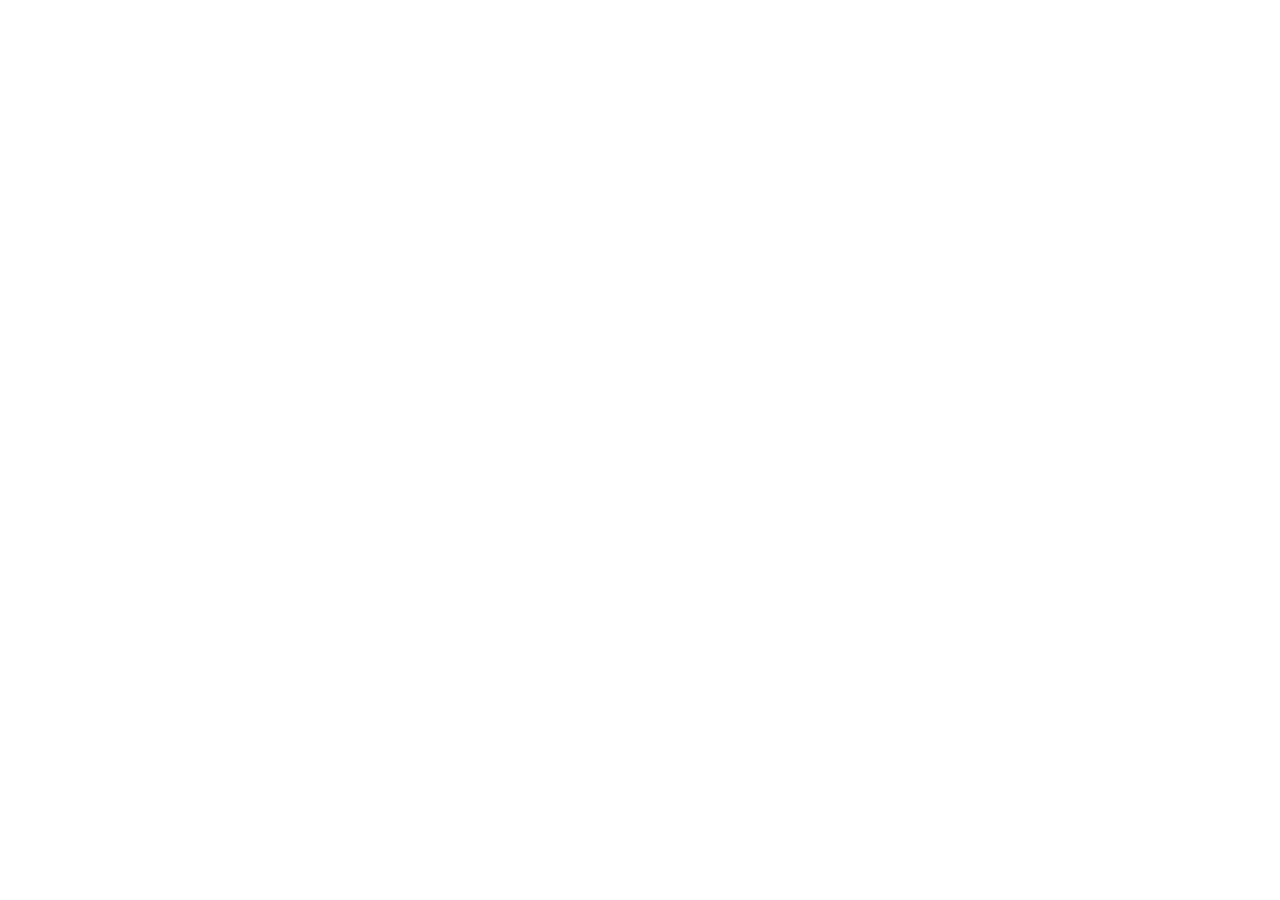
==== index.html @ ae0c8631 "Added index to root folder" ====
<!DOCTYPE html>
<html lang="th">
<head>
<meta charset="UTF-8">
<meta name="viewport" content="width=device-width, initial-scale=1, viewport-fit=cover">
<title>Soul Zine — ชาติที่แล้วคุณเคยเป็นอะไร?</title>
<meta name="description" content="ควิซหาตัวตนชาติที่แล้วของคุณ ใน 60 วินาที เพื่อความบันเทิงล้วนๆ">
<link rel="preconnect" href="https://fonts.googleapis.com">
<link rel="stylesheet" href="https://fonts.googleapis.com/css2?family=Prompt:ital,wght@0,500;0,700;0,800;1,800;1,900&family=Taviraj:ital,wght@0,400;0,500;0,600;1,400;1,600&family=Noto+Sans+Thai:wdth,wght@62.5..100,400..900&family=Sriracha&display=swap">
<link rel="stylesheet" href="css/styles.css">
</head>
<body>
<div class="paper-ground" style="position:fixed;inset:0;z-index:-1;"></div>
<div id="app">
  <section id="screen-1" class="screen active"></section>
  <section id="screen-2" class="screen"></section>
  <section id="screen-loading" class="screen"></section>
  <section id="screen-3" class="screen"></section>
</div>
<!-- Plain scripts (not type="module") loaded in dependency order, sharing one
     global scope. This lets the app run when index.html is opened directly via
     file:// -- ES modules refuse to load other local files under file://. -->
<script src="js/data-archetypes.js"></script>
<script src="js/data-questions.js"></script>
<script src="js/scoring.js"></script>
<script src="js/birthday.js"></script>
<script src="js/icons.js"></script>
<script src="js/copy.js"></script>
<script src="js/wellness.js"></script>
<script src="js/community.js"></script>
<script src="js/share.js"></script>
<script src="js/app.js"></script>
</body>
</html>
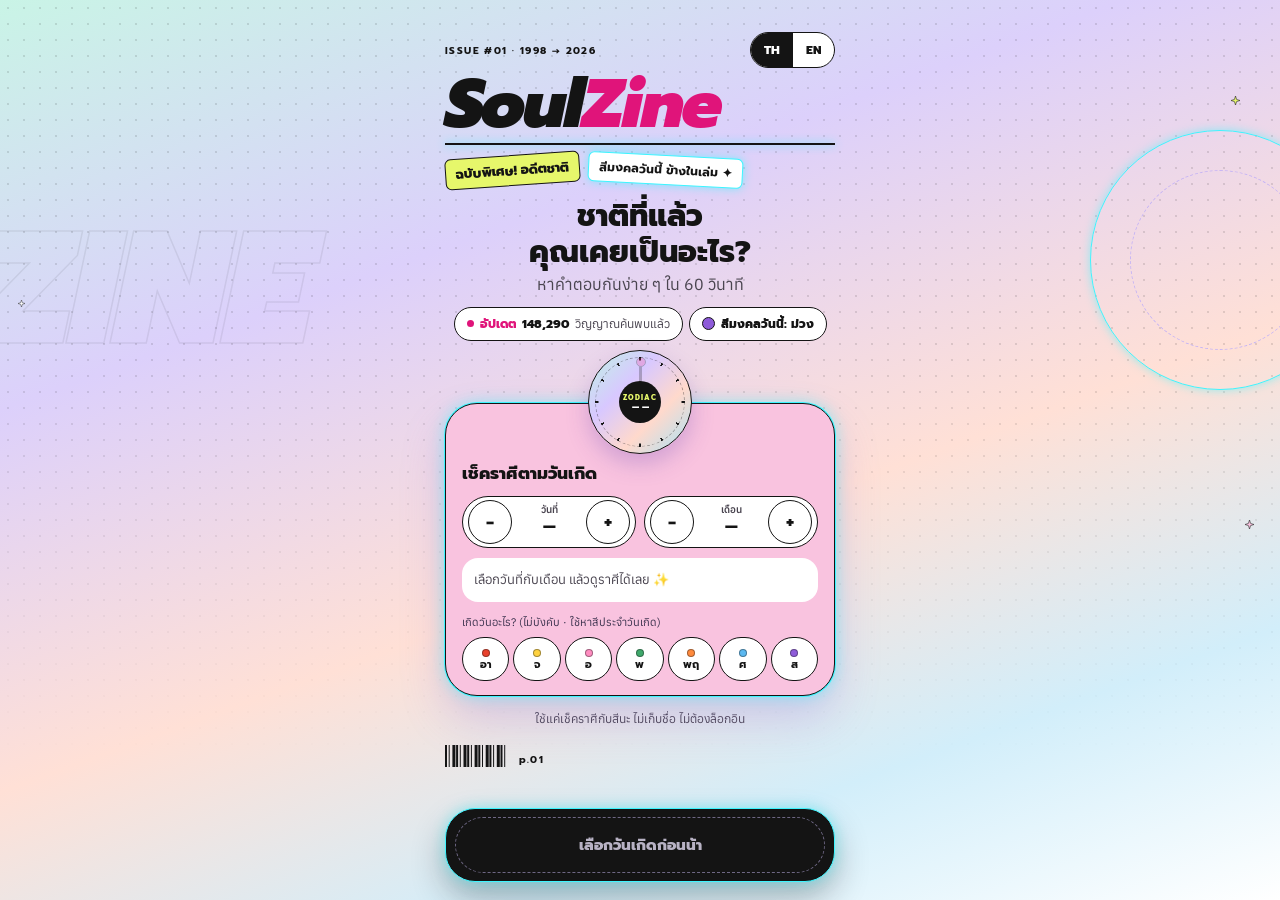
==== commit 87ed7a26: "last update on spec.md and design, re-design index.html" ====
--- a/index.html
+++ b/index.html
@@ -3,32 +3,35 @@
 <head>
 <meta charset="UTF-8">
 <meta name="viewport" content="width=device-width, initial-scale=1, viewport-fit=cover">
-<title>Soul Zine — ชาติที่แล้วคุณเคยเป็นอะไร?</title>
-<meta name="description" content="ควิซหาตัวตนชาติที่แล้วของคุณ ใน 60 วินาที เพื่อความบันเทิงล้วนๆ">
+<title>SoulZine — ชาติที่แล้วคุณเคยเป็นอะไร?</title>
+<meta name="description" content="นิตยสารควิซปี 1998 ที่ข้ามเวลามาอยู่ในมือถือคุณ หาตัวตนชาติที่แล้วใน 60 วินาที เพื่อความบันเทิงล้วน ๆ">
+<meta name="theme-color" content="#D8C8FF">
 <link rel="preconnect" href="https://fonts.googleapis.com">
-<link rel="stylesheet" href="https://fonts.googleapis.com/css2?family=Prompt:ital,wght@0,500;0,700;0,800;1,800;1,900&family=Taviraj:ital,wght@0,400;0,500;0,600;1,400;1,600&family=Noto+Sans+Thai:wdth,wght@62.5..100,400..900&family=Sriracha&display=swap">
-<link rel="stylesheet" href="css/styles.css">
+<link rel="preconnect" href="https://fonts.gstatic.com" crossorigin>
+<link rel="stylesheet" href="https://fonts.googleapis.com/css2?family=Prompt:ital,wght@0,600;0,700;0,800;0,900;1,900&family=Anuphan:wght@400;500;600;700&family=Silkscreen:wght@400;700&display=swap">
+<link rel="stylesheet" href="app/css/styles.css">
 </head>
-<body>
-<div class="paper-ground" style="position:fixed;inset:0;z-index:-1;"></div>
-<div id="app">
-  <section id="screen-1" class="screen active"></section>
-  <section id="screen-2" class="screen"></section>
-  <section id="screen-loading" class="screen"></section>
-  <section id="screen-3" class="screen"></section>
-</div>
-<!-- Plain scripts (not type="module") loaded in dependency order, sharing one
-     global scope. This lets the app run when index.html is opened directly via
-     file:// -- ES modules refuse to load other local files under file://. -->
-<script src="js/data-archetypes.js"></script>
-<script src="js/data-questions.js"></script>
-<script src="js/scoring.js"></script>
-<script src="js/birthday.js"></script>
-<script src="js/icons.js"></script>
-<script src="js/copy.js"></script>
-<script src="js/wellness.js"></script>
-<script src="js/community.js"></script>
-<script src="js/share.js"></script>
-<script src="js/app.js"></script>
+<body data-step="1">
+<!-- SoulZine app entry point (root page). Code lives in app/; app/index.html redirects here. -->
+<main id="app">
+  <section id="screen-1" class="screen active" aria-label="Welcome"></section>
+  <section id="screen-2" class="screen" aria-label="Quiz"></section>
+  <section id="screen-loading" class="screen" aria-label="Loading"></section>
+  <section id="screen-3" class="screen" aria-label="Result"></section>
+</main>
+<!-- Plain scripts (not type="module") in dependency order, sharing one global scope,
+     so the app also runs when this file is opened directly via file://. -->
+<script src="app/js/data-archetypes.js"></script>
+<script src="app/js/data-questions.js"></script>
+<script src="app/js/scoring.js"></script>
+<script src="app/js/birthday.js"></script>
+<script src="app/js/data-colours.js"></script>
+<script src="app/js/data-soulmatch.js"></script>
+<script src="app/js/icons.js"></script>
+<script src="app/js/copy.js"></script>
+<script src="app/js/wellness.js"></script>
+<script src="app/js/community.js"></script>
+<script src="app/js/share.js"></script>
+<script src="app/js/app.js"></script>
 </body>
 </html>
--- a/app/css/styles.css
+++ b/app/css/styles.css
@@ -0,0 +1,341 @@
+/* ===========================================================
+   SoulZine — styles.css (v2.1, 4 Oct 2026)
+   Theme: Option A (pastel hologram + 1998 magazine + thin neon lines),
+   loading screen from Option C (dark Tron). Tokens: DesignSystem.md v2.1 §7.
+   =========================================================== */
+
+:root {
+  --ink: #141414; --white: #FFFFFF; --lilac: #C8B6F4; --lime: #E6F76B; --pink: #F9C3DF;
+  --magenta: #E0147A; --pink-pop: #FF3E9A; --blue: #2B3FA8;
+  --text-2: #4A4550; --text-3: #3E3450; --tile: #F3EFFC; --dark-row: #2A262C;
+  --holo-foil: linear-gradient(135deg, #BFF3E4, #D8C8FF 35%, #FFD9CC 65%, #A9E3F7);
+  --neon-cyan: #3DF5FF;
+
+  /* loading screen only (from Option C) */
+  --grid-night: #0C1219; --glow-cyan: #14CEE2; --glow-halo: #57D5E7;
+  --glow-amber: #F2C737; --sprint-red: #D72F58; --butter: #F9E37F;
+
+  --font-display: 'Prompt', 'Noto Sans Thai', sans-serif;
+  --font-body: 'Anuphan', 'Noto Sans Thai', system-ui, sans-serif;
+  --font-pixel: 'Silkscreen', monospace;
+
+  --outline: 1.5px solid var(--ink);
+  --r-card: 32px; --r-panel: 24px; --r-bar: 30px; --r-tile: 20px;
+  --glow-card: 0 22px 44px rgba(142, 110, 220, .28);
+  --glow-panel: 0 14px 34px rgba(120, 100, 200, .14);
+  --glow-bar: 0 16px 34px rgba(20, 20, 20, .3);
+  --neon-edge: 0 0 0 1px var(--neon-cyan), 0 0 16px rgba(61, 245, 255, .55);
+}
+
+* { box-sizing: border-box; }
+html { -webkit-text-size-adjust: 100%; }
+body {
+  margin: 0; min-height: 100dvh; color: var(--ink); font-family: var(--font-body);
+  font-size: 15px; line-height: 1.55; -webkit-font-smoothing: antialiased;
+  background: linear-gradient(160deg, #C9F4E6, #DCD0FB 30%, #FFE0D6 58%, #D2EEFA 80%, #FFFFFF);
+  background-attachment: fixed;
+  overflow-x: hidden;
+}
+body[data-step="2"] { background: linear-gradient(170deg, #E3D8FD, #D8C8FF 40%, #CDBDF7 70%, #BFE3F6); background-attachment: fixed; }
+body[data-step="3"] { background: linear-gradient(165deg, #D6F7EC, #E4DAFD 35%, #FFE3DA 65%, #D5EFFB); background-attachment: fixed; }
+body[data-step="loading"] { background: var(--grid-night); }
+
+button { font: inherit; color: inherit; cursor: pointer; }
+button:disabled { cursor: default; }
+:focus-visible { outline: 3px solid var(--ink); outline-offset: 3px; }
+[hidden] { display: none !important; }
+
+.screen { display: none; position: relative; min-height: 100dvh; overflow: hidden; }
+.screen.active { display: block; }
+.page { position: relative; z-index: 1; max-width: 430px; margin: 0 auto; padding: 18px 20px 132px; }
+
+/* ---------- Decoration layer (aria-hidden) ---------- */
+.deco { position: absolute; inset: 0; pointer-events: none; overflow: hidden; z-index: 0; }
+.dotgrid { position: absolute; inset: 0; background-image: radial-gradient(rgba(20,20,20,.12) 1px, transparent 1px); background-size: 16px 16px;
+  -webkit-mask-image: linear-gradient(#000 40%, transparent 85%); mask-image: linear-gradient(#000 40%, transparent 85%); }
+.ring { position: absolute; border-radius: 50%; }
+.ring-neon { width: 260px; height: 260px; right: -70px; top: 130px; border: 1px solid var(--neon-cyan); box-shadow: 0 0 10px rgba(61,245,255,.55); }
+.ring-dash { width: 180px; height: 180px; right: -30px; top: 170px; border: 1.5px dashed var(--lilac); }
+.outline-word { position: absolute; left: -24px; top: 210px; font: italic 900 160px/1 var(--font-display); color: transparent; -webkit-text-stroke: 1.5px rgba(20,20,20,.07); letter-spacing: -.03em; }
+.spk { position: absolute; width: 9px; height: 9px; stroke: var(--ink); stroke-width: 1.2; }
+.spk-1 { fill: var(--lime); top: 96px; right: 40px; }
+.spk-2 { fill: var(--white); top: 300px; left: 18px; width: 7px; height: 7px; }
+.spk-3 { fill: var(--pink); top: 520px; right: 26px; }
+
+/* ---------- Shared bits ---------- */
+.round-btn { width: 46px; height: 46px; border-radius: 50%; border: var(--outline); background: var(--white); display: grid; place-items: center;
+  font: 800 12px var(--font-display); flex-shrink: 0; }
+.tag { display: inline-flex; align-items: center; gap: 4px; border-radius: 999px; padding: 2px 9px; font: 700 10px/1.6 var(--font-body); white-space: nowrap; vertical-align: middle; }
+.tag-fun { background: var(--lime); border: 1px solid var(--ink); }
+.tag-evidence { color: var(--blue); border: 1px solid var(--blue); background: var(--white); }
+.tag-tradition { color: var(--text-2); border: 1px solid var(--text-2); background: var(--white); }
+.tag-tradition::before { content: "✦"; }
+.tag-sample { border: 1px dashed var(--ink); background: rgba(255,255,255,.6); }
+.muted { color: var(--text-2); }
+
+/* Floating action bar */
+.float-bar { position: fixed; z-index: 20; bottom: calc(18px + env(safe-area-inset-bottom)); left: 50%; transform: translateX(-50%);
+  width: calc(100% - 40px); max-width: 390px; height: 74px; border-radius: var(--r-bar); background: var(--ink);
+  border: 1px solid var(--neon-cyan); box-shadow: 0 0 14px rgba(61,245,255,.5), var(--glow-bar);
+  display: flex; align-items: center; gap: 8px; padding: 0 9px; }
+.bar-cta { flex: 1; height: 56px; border-radius: 999px; border: none; background: var(--lime); color: var(--ink);
+  font: 800 17px var(--font-display); display: inline-flex; align-items: center; justify-content: center; gap: 8px; }
+.bar-cta svg { width: 20px; height: 20px; }
+.bar-cta:disabled { background: transparent; border: 1.5px dashed #6E6784; color: #B8B2C4; font-size: 15px; }
+.bar-icon { width: 52px; height: 56px; border: none; background: transparent; color: var(--white); display: flex; flex-direction: column; align-items: center; justify-content: center; gap: 2px; }
+.bar-icon svg { width: 22px; height: 22px; }
+.bar-icon small { font: 600 10px var(--font-body); color: #D8D3E2; }
+
+.toast { position: fixed; z-index: 40; left: 50%; bottom: 108px; transform: translate(-50%, 20px); opacity: 0; transition: .25s;
+  background: var(--ink); color: var(--lime); border-radius: 999px; padding: 10px 18px; font: 700 13px var(--font-display); pointer-events: none; }
+.toast.show { opacity: 1; transform: translate(-50%, 0); }
+
+/* ============ WELCOME ============ */
+.wm-row { display: flex; justify-content: space-between; align-items: center; }
+.issue { font: 700 10px var(--font-display); letter-spacing: .14em; }
+.seg-toggle { display: flex; border: var(--outline); border-radius: 999px; overflow: hidden; background: var(--white); }
+.seg-toggle button { border: none; background: transparent; padding: 7px 13px; min-height: 34px; font: 800 12px var(--font-display); }
+.seg-toggle button.on { background: var(--ink); color: var(--white); }
+.masthead { margin-top: 6px; font: italic 900 68px/.9 var(--font-display); letter-spacing: -.03em; }
+.masthead span { color: var(--magenta); }
+.neon-rule { height: 2px; background: var(--ink); box-shadow: 0 0 8px rgba(61,245,255,.9); margin: 8px 0 10px; }
+.cover-lines { display: flex; gap: 8px; align-items: flex-start; flex-wrap: wrap; }
+.sticker { border-radius: 6px; padding: 5px 10px; font: 800 13px var(--font-display); }
+.sticker-lime { background: var(--lime); border: var(--outline); transform: rotate(-4deg); }
+.sticker-neon { background: var(--white); border: 1px solid var(--neon-cyan); box-shadow: 0 0 10px rgba(61,245,255,.6); transform: rotate(3deg); font-weight: 700; font-size: 12px; }
+.hook { margin: 12px 0 2px; text-align: center; font: 800 30px/1.2 var(--font-display); text-wrap: balance; }
+.sub-hook { margin: 0; text-align: center; color: var(--text-2); }
+.pill-row { display: flex; justify-content: center; flex-wrap: wrap; gap: 6px; margin: 10px 0 0; }
+.status-pill { display: inline-flex; align-items: center; gap: 6px; min-height: 34px; padding: 5px 12px; border: var(--outline); border-radius: 999px; background: var(--white); font-size: 12px; max-width: 100%; }
+.status-pill b { font-family: var(--font-display); font-weight: 800; }
+.status-pill .live { color: var(--magenta); }
+.status-pill span:last-child { color: var(--text-2); white-space: nowrap; overflow: hidden; text-overflow: ellipsis; }
+.live-dot { width: 7px; height: 7px; border-radius: 50%; background: var(--magenta); animation: pulse 1.6s infinite; }
+.swatch-dot { width: 13px; height: 13px; border-radius: 50%; border: 1px solid var(--ink); }
+
+.bday-card { position: relative; margin-top: 62px; background: var(--pink); border: var(--outline); border-radius: var(--r-card); padding: 56px 16px 14px;
+  box-shadow: var(--neon-edge), var(--glow-card); }
+.dial { position: absolute; left: 50%; top: -54px; width: 104px; height: 104px; margin-left: -52px; border-radius: 50%; background: var(--holo-foil); border: var(--outline);
+  box-shadow: 0 10px 22px rgba(90,60,180,.25); animation: float 3s ease-in-out infinite; }
+.dial-ticks { position: absolute; inset: 6px; border-radius: 50%; border: 1.5px dashed rgba(20,20,20,.35);
+  background: repeating-conic-gradient(from -1deg, var(--ink) 0 2deg, transparent 2deg 30deg);
+  -webkit-mask: radial-gradient(circle, transparent 41px, #000 42px); mask: radial-gradient(circle, transparent 41px, #000 42px); }
+.dial-needle { position: absolute; left: 50%; top: 9px; width: 3px; height: 43px; margin-left: -1.5px; background: var(--ink); border-radius: 2px;
+  transform-origin: 50% 100%; transition: transform .5s cubic-bezier(.3,1.4,.5,1); opacity: .25; }
+.dial-needle::before { content: ""; position: absolute; top: -3px; left: -2.5px; width: 8px; height: 8px; border-radius: 50%; background: var(--pink-pop); border: 1px solid var(--ink); }
+.dial.set .dial-needle { opacity: 1; }
+.dial-core { position: absolute; inset: 30px; border-radius: 50%; background: var(--ink); color: var(--white); display: flex; flex-direction: column; align-items: center; justify-content: center; text-align: center; }
+.dial-core small { font: 800 7px var(--font-display); color: var(--lime); letter-spacing: .12em; }
+.dial-core span { font: 800 9px/1.1 var(--font-display); }
+.card-title { margin: 0 0 10px; font: 800 17px var(--font-display); }
+.stepper-grid { display: grid; grid-template-columns: repeat(2, minmax(0, 1fr)); gap: 8px; }
+.stepper { display: flex; align-items: center; justify-content: space-between; background: var(--white); border: var(--outline); border-radius: 999px; height: 52px; padding: 0 5px; }
+.step-btn { width: 44px; height: 44px; border-radius: 50%; border: var(--outline); background: var(--white); font: 700 20px/1 var(--font-display); }
+.step-btn:active { background: var(--lilac); }
+.step-val { display: flex; flex-direction: column; align-items: center; line-height: 1.1; }
+.step-val small { font-size: 10px; color: var(--text-2); font-weight: 600; }
+.step-val span { font: 800 16px var(--font-display); }
+.result-bar { margin-top: 10px; min-height: 44px; display: flex; flex-wrap: wrap; align-items: center; gap: 4px 8px; background: var(--white); border-radius: 16px; padding: 10px 12px; font-size: 13px; }
+.result-bar b { font-family: var(--font-display); }
+.result-bar .hint { color: var(--text-2); }
+.el-dot { width: 11px; height: 11px; border-radius: 50%; border: 1px solid var(--ink); }
+.weekday-caption { margin: 12px 0 6px; font-size: 11px; color: var(--text-3); }
+.weekday-row { display: grid; grid-template-columns: repeat(7, minmax(0, 1fr)); gap: 4px; }
+.weekday-pill { height: 44px; border-radius: 999px; border: var(--outline); background: var(--white); display: flex; flex-direction: column; align-items: center; justify-content: center; gap: 2px;
+  font: 700 11px/1 var(--font-display); padding: 0; }
+.weekday-pill .dot { width: 8px; height: 8px; border-radius: 50%; border: 1px solid rgba(20,20,20,.4); }
+.weekday-pill[aria-checked="true"] { background: var(--ink); color: var(--white); }
+.privacy-line { margin: 14px 0 0; text-align: center; font-size: 12px; color: var(--text-2); }
+.cover-foot { margin-top: 16px; display: flex; align-items: flex-end; gap: 10px; font: 700 10px var(--font-display); letter-spacing: .12em; }
+
+/* ============ QUESTIONS ============ */
+#screen-2 .outline-word { -webkit-text-stroke-color: rgba(255,255,255,.5); }
+.q-header { display: flex; align-items: center; justify-content: space-between; }
+.count-pill { border: var(--outline); border-radius: 999px; background: var(--white); padding: 6px 16px; font: 800 14px var(--font-display); }
+.progress { display: flex; align-items: center; gap: 10px; margin: 18px 0 14px; }
+.qtag { font: 900 22px var(--font-display); }
+.track { flex: 1; height: 6px; border-radius: 999px; background: rgba(255,255,255,.55); box-shadow: inset 0 0 0 1px rgba(20,20,20,.2); overflow: hidden; }
+.fill { height: 100%; background: var(--lime); border-right: 1px solid var(--ink); transition: width .35s ease; }
+.question-text { margin: 0 0 16px; font: 800 26px/1.3 var(--font-display); text-wrap: pretty; }
+.answers { display: flex; flex-direction: column; align-items: flex-start; gap: 10px; position: relative; z-index: 2; }
+.answer-pill { display: flex; align-items: center; gap: 10px; min-height: 52px; padding: 10px 16px 10px 12px; border: var(--outline); border-radius: 24px;
+  background: rgba(255,255,255,.45); -webkit-backdrop-filter: blur(4px); backdrop-filter: blur(4px); text-align: left; font: 500 15px/1.4 var(--font-body); }
+.answer-pill .radio { width: 18px; height: 18px; border-radius: 50%; border: var(--outline); background: var(--white); flex-shrink: 0; display: grid; place-items: center; }
+.answer-pill .ans-letter { font: 800 12px var(--font-display); color: var(--text-2); }
+.answer-pill[aria-checked="true"] { background: var(--pink); box-shadow: var(--neon-edge); }
+.answer-pill[aria-checked="true"] .radio::after { content: ""; width: 8px; height: 8px; border-radius: 50%; background: var(--ink); }
+.page.question { min-height: 100dvh; }
+.scene { position: absolute; right: 12px; bottom: 96px; width: 120px; opacity: .55; z-index: 0; }
+.scene svg { width: 100%; height: auto; }
+.quiz-nav { position: fixed; z-index: 20; bottom: calc(18px + env(safe-area-inset-bottom)); left: 50%; transform: translateX(-50%);
+  width: calc(100% - 40px); max-width: 390px; display: grid; grid-template-columns: 1fr 1.4fr; gap: 10px; }
+.nav-btn { height: 56px; border-radius: 999px; border: var(--outline); font: 800 16px var(--font-display); }
+.nav-prev { background: var(--white); }
+.nav-next { background: var(--lime); box-shadow: var(--glow-bar); }
+.nav-next:disabled { background: rgba(255,255,255,.45); color: var(--text-2); box-shadow: none; font-size: 14px; }
+
+/* ============ LOADING (dark, from Option C) ============ */
+.loading { position: relative; min-height: 100dvh; max-width: 430px; margin: 0 auto; padding: 24px 20px; display: flex; flex-direction: column; align-items: center; color: var(--white); overflow: hidden; }
+.grid-floor { position: absolute; left: -200px; right: -200px; bottom: -140px; height: 420px;
+  background-image: linear-gradient(rgba(20,206,226,.6) 1px, transparent 1px), linear-gradient(90deg, rgba(20,206,226,.6) 1px, transparent 1px);
+  background-size: 36px 36px; transform: perspective(260px) rotateX(62deg); transform-origin: 50% 0%; opacity: .6; animation: gridMove 1.6s linear infinite; }
+.horizon { position: absolute; left: 0; right: 0; bottom: 280px; height: 2px; background: var(--glow-amber); box-shadow: 0 0 14px 2px rgba(242,199,55,.8); }
+.px-row { align-self: stretch; display: flex; justify-content: space-between; font: 400 11px var(--font-pixel); color: var(--glow-cyan); }
+.card-stage { position: relative; margin-top: 70px; width: 260px; height: 290px; display: grid; place-items: center; }
+.glow-ring { position: absolute; width: 250px; height: 250px; border-radius: 50%; border: 2px solid var(--glow-cyan); box-shadow: 0 0 18px rgba(20,206,226,.8), inset 0 0 18px rgba(20,206,226,.4); }
+.glow-ring-dash { position: absolute; width: 200px; height: 200px; border-radius: 50%; border: 1.5px dashed var(--glow-halo); }
+.card-back { position: relative; width: 150px; height: 214px; border-radius: 16px; padding: 5px; background: var(--holo-foil); box-shadow: 0 0 30px rgba(20,206,226,.6); animation: spin 1.4s linear infinite; }
+.card-back-in { height: 100%; border-radius: 12px; background: #0B0A0A; display: flex; flex-direction: column; align-items: center; justify-content: center; gap: 8px; }
+.card-back-in b { font: italic 900 44px var(--font-display); color: var(--butter); text-shadow: 3px 2px 0 var(--sprint-red); }
+.card-back-in small { font: 400 10px var(--font-pixel); color: var(--glow-cyan); }
+.loading-copy { margin: 18px 0 8px; font: 800 22px var(--font-display); text-align: center; position: relative; }
+.px-bar { position: relative; display: flex; align-items: center; gap: 8px; font: 400 12px var(--font-pixel); color: var(--glow-amber); }
+.blocks { display: flex; gap: 3px; }
+.blocks i { width: 12px; height: 14px; border: 2px solid var(--glow-amber); animation: fillBlock .01s forwards; }
+.blocks i:nth-child(1) { animation-delay: .1s; } .blocks i:nth-child(2) { animation-delay: .3s; } .blocks i:nth-child(3) { animation-delay: .5s; }
+.blocks i:nth-child(4) { animation-delay: .7s; } .blocks i:nth-child(5) { animation-delay: .9s; } .blocks i:nth-child(6) { animation-delay: 1.1s; } .blocks i:nth-child(7) { animation-delay: 1.3s; }
+
+/* ============ RESULT ============ */
+.r-header { display: flex; justify-content: space-between; align-items: flex-end; }
+.eyebrow { font: 700 10px var(--font-display); letter-spacing: .14em; }
+.screen-title { margin: 2px 0 0; font: 900 28px/1.05 var(--font-display); }
+.tabs { display: flex; gap: 6px; margin: 14px 0 16px; overflow-x: auto; scrollbar-width: none; }
+.tabs button { height: 44px; padding: 0 15px; border: var(--outline); border-radius: 999px; background: var(--white); font: 700 14px var(--font-display); white-space: nowrap; }
+.tabs button[aria-selected="true"] { background: var(--lilac); font-weight: 800; }
+.panel { display: flex; flex-direction: column; gap: 14px; }
+.reveal-intro { margin: 0; text-align: center; font: 800 18px var(--font-display); }
+.card-stage-result { display: flex; justify-content: center; padding: 6px 0; }
+.soul-card { width: 272px; padding: 6px; border-radius: 24px; background: var(--holo-foil); box-shadow: var(--neon-edge), var(--glow-card); }
+.soul-card.reveal { animation: flipIn .6s ease-out both; }
+.soul-in { background: var(--white); border: var(--outline); border-radius: 18px; overflow: hidden; }
+.rarity-bar { display: flex; justify-content: space-between; align-items: center; background: var(--ink); padding: 7px 12px; color: var(--lime); font: 800 11px var(--font-display); letter-spacing: .06em; }
+.el-chip { color: var(--ink); border-radius: 999px; padding: 1px 8px; font: 700 10px var(--font-body); letter-spacing: 0; }
+.soul-art { height: 158px; background: var(--pink); display: grid; place-items: center; }
+.soul-art svg { width: 128px; height: 128px; }
+.soul-meta { padding: 10px 14px 14px; display: flex; flex-direction: column; gap: 4px; }
+.soul-name { font: 900 21px/1.2 var(--font-display); }
+.soul-en { font: 700 10px var(--font-display); letter-spacing: .12em; color: var(--text-2); }
+.trait-row { display: flex; flex-wrap: wrap; gap: 6px; margin-top: 2px; }
+.trait-row span { font-size: 11px; border: 1px solid var(--ink); border-radius: 999px; padding: 2px 9px; background: var(--white); }
+.trait-row.big span { font-size: 13px; padding: 4px 12px; }
+.vibe { margin: 0; text-align: center; font: 700 16px/1.45 var(--font-display); }
+.rarity-note { display: flex; gap: 10px; align-items: flex-start; background: var(--pink); border: var(--outline); border-radius: 28px; padding: 14px 16px; }
+.rarity-note .asterisk { font: 900 22px/1 var(--font-display); }
+.rarity-note b { font-family: var(--font-display); }
+.rarity-note p { margin: 4px 0 0; font-size: 13px; color: var(--text-3); }
+
+.block { background: var(--white); border: var(--outline); border-radius: var(--r-panel); padding: 14px 16px; box-shadow: var(--glow-panel); }
+.block p { margin: 6px 0 0; }
+.block-head { display: flex; justify-content: space-between; align-items: center; gap: 8px; }
+.block-head h3 { margin: 0; font: 800 17px var(--font-display); }
+.tile-grid { display: grid; grid-template-columns: repeat(2, minmax(0, 1fr)); gap: 8px; margin-top: 10px; }
+.tile { background: var(--tile); border-radius: var(--r-tile); padding: 10px 12px; display: flex; flex-direction: column; gap: 2px; }
+.tile-wide { grid-column: 1 / -1; }
+.tile small { font-size: 11px; color: var(--text-2); font-weight: 600; display: flex; gap: 6px; align-items: center; flex-wrap: wrap; }
+.tile b { font: 800 16px var(--font-display); display: flex; align-items: center; gap: 6px; }
+.tile span { font-size: 12px; color: var(--text-3); }
+.dot { width: 11px; height: 11px; border-radius: 50%; border: 1px solid var(--ink); display: inline-block; }
+.horoscope { margin-top: 10px; border-left: 3px solid var(--lilac); padding-left: 10px; }
+.horoscope small { font-size: 11px; font-weight: 700; color: var(--text-2); }
+.horoscope p { margin: 2px 0 0; font-weight: 600; }
+.story { color: var(--text-3); }
+
+.today-card { border-color: var(--blue); }
+.today-head { display: flex; align-items: center; gap: 12px; margin: 10px 0; }
+.big-swatch { width: 54px; height: 54px; border-radius: 16px; border: var(--outline); box-shadow: var(--neon-edge); }
+.today-head small { font-size: 11px; color: var(--text-2); font-weight: 600; display: block; }
+.today-head b { font: 900 22px var(--font-display); }
+.cat-grid { display: grid; grid-template-columns: repeat(2, minmax(0, 1fr)); gap: 8px; }
+.cat { display: flex; gap: 8px; background: var(--tile); border-radius: 16px; padding: 9px 10px; }
+.cat-swatches { display: flex; flex-direction: column; gap: 3px; padding-top: 2px; }
+.cat-swatches i { width: 14px; height: 14px; border-radius: 50%; border: 1px solid var(--ink); display: block; }
+.cat b { font: 800 12px var(--font-display); display: block; }
+.cat-col { font-size: 12px; font-weight: 600; }
+.cat p { margin: 2px 0 0; font-size: 11px; line-height: 1.4; color: var(--text-3); }
+.cat.avoid .cat-swatches i { background-image: linear-gradient(135deg, transparent 44%, var(--ink) 44%, var(--ink) 56%, transparent 56%) !important; }
+.source { margin: 10px 0 0; font-size: 11px; color: var(--blue); }
+
+.pop-panel { background: var(--ink); color: var(--white); border-radius: var(--r-card); padding: 16px; display: flex; flex-direction: column; gap: 8px; }
+.pop-head { display: flex; justify-content: space-between; align-items: center; }
+.pop-head h3 { margin: 0; font: 800 17px var(--font-display); }
+.decades { color: var(--lime); font: 800 12px var(--font-display); }
+.pop-row { display: flex; gap: 10px; align-items: flex-start; background: var(--dark-row); border-radius: 18px; padding: 10px 12px; }
+.pop-ic { width: 34px; height: 34px; border-radius: 50%; background: var(--lilac); color: var(--ink); display: grid; place-items: center; flex-shrink: 0; }
+.pop-ic svg { width: 18px; height: 18px; }
+.pop-row small { display: block; color: var(--lilac); font-size: 11px; font-weight: 700; }
+.pop-row b { font: 700 15px/1.35 var(--font-display); }
+.pop-row span:not(.pop-ic) { display: block; font-size: 12px; color: #CFC9DA; margin-top: 2px; }
+.reroll { align-self: flex-end; display: inline-flex; align-items: center; gap: 6px; min-height: 40px; padding: 0 14px; border-radius: 999px; border: 1px solid var(--lime); background: transparent; color: var(--lime); font: 700 13px var(--font-display); }
+.reroll svg { width: 16px; height: 16px; }
+
+.food-row { display: flex; flex-wrap: wrap; gap: 8px; margin-top: 10px; }
+.food { display: inline-flex; align-items: center; gap: 6px; background: var(--tile); border-radius: 999px; padding: 6px 12px; font-weight: 600; font-size: 13px; }
+.food svg { width: 16px; height: 16px; }
+.caption { font-size: 13px; }
+.caption.muted { font-size: 11px; }
+.zen-row { display: flex; align-items: center; gap: 16px; margin-top: 10px; }
+.zen-ring { --p: 0deg; width: 84px; height: 84px; border-radius: 50%; display: grid; place-items: center; background: conic-gradient(var(--lilac) var(--p), var(--tile) 0); border: var(--outline); }
+.zen-ring span { width: 62px; height: 62px; border-radius: 50%; background: var(--white); display: grid; place-items: center; font: 800 17px var(--font-display); }
+.zen-btn { height: 48px; padding: 0 20px; border-radius: 999px; border: var(--outline); background: var(--lime); font: 800 15px var(--font-display); }
+.evidence { border-color: var(--blue); }
+.evidence h3 { color: var(--blue); }
+.ev-line { border-top: 1.5px dashed rgba(43,63,168,.4); padding-top: 8px; margin-top: 10px; }
+.ev-line b { font: 700 13px var(--font-display); }
+.ev-line p { font-size: 13px; margin: 2px 0; }
+.ev-line small { color: var(--blue); font-size: 11px; }
+.rec-slot { display: flex; gap: 12px; align-items: center; border: 1.5px dashed var(--ink); border-radius: 28px; padding: 12px 14px; }
+.rec-thumb { width: 44px; height: 44px; border-radius: 14px; background: var(--lilac); display: grid; place-items: center; flex-shrink: 0; }
+.rec-thumb svg { width: 20px; height: 20px; }
+.rec-slot b { font-family: var(--font-display); }
+.rec-slot p { margin: 0; font-size: 12px; color: var(--text-2); }
+
+.chart .bars { display: flex; align-items: flex-end; justify-content: space-around; gap: 8px; height: 220px; margin-top: 14px; padding: 0 4px; background: #F7F7F2; border-radius: 22px; padding-top: 10px; }
+.bar-col { flex: 1; height: 100%; display: flex; flex-direction: column; align-items: center; justify-content: flex-end; gap: 6px; padding-bottom: 8px; }
+.bar { width: 100%; max-width: 54px; border: var(--outline); border-radius: 999px 999px 14px 14px; }
+.bar.you { background: var(--lime); box-shadow: var(--neon-edge); }
+.bar-badge { background: var(--ink); color: var(--white); border-radius: 999px; padding: 1px 8px; font: 800 11px var(--font-display); }
+.bar-label { font-size: 11px; font-weight: 700; text-align: center; line-height: 1.2; }
+.text-link { align-self: center; border: none; background: none; text-decoration: underline; font-size: 13px; color: var(--text-2); min-height: 44px; }
+.disclaimer { margin: 6px 0 0; text-align: center; font-size: 12px; color: var(--text-2); }
+
+/* ---------- Overlays ---------- */
+.overlay { position: fixed; inset: 0; z-index: 50; background: rgba(20,20,20,.86); display: flex; flex-direction: column; align-items: center; gap: 14px; padding: 18px 20px 24px; overflow-y: auto; }
+.overlay-head { width: 100%; max-width: 390px; display: flex; justify-content: space-between; align-items: center; color: var(--white); font: 800 15px var(--font-display); }
+.overlay .round-btn { color: var(--ink); font-size: 18px; }
+.story-wrap { width: min(324px, 80vw); aspect-ratio: 9 / 16; border-radius: 18px; overflow: hidden; box-shadow: 0 0 24px rgba(61,245,255,.5); }
+.story-wrap canvas { width: 100%; height: 100%; display: block; }
+.story-save { flex: none; width: min(324px, 80vw); }
+.research-panel { margin: auto 0; width: 100%; max-width: 390px; background: var(--white); border-radius: var(--r-card); padding: 20px; }
+.research-panel h2 { font: 800 20px var(--font-display); margin: 10px 0; }
+.research-badge { display: inline-block; border: 1.5px dashed var(--ink); border-radius: 999px; padding: 4px 12px; font-size: 11px; font-weight: 700; }
+.research-stats { display: grid; grid-template-columns: repeat(3, minmax(0, 1fr)); gap: 8px; }
+.research-stats div { background: var(--tile); border-radius: 16px; padding: 10px; }
+.research-stats b { display: block; font: 800 14px/1.2 var(--font-display); color: var(--blue); }
+.research-stats small { font-size: 11px; color: var(--text-2); }
+.research-panel p { font-size: 13px; color: var(--text-3); }
+.research-panel .nav-btn { width: 100%; }
+
+/* ---------- Motion ---------- */
+@keyframes pulse { 0%, 100% { opacity: 1; } 50% { opacity: .3; } }
+@keyframes float { 0%, 100% { transform: translateY(0); } 50% { transform: translateY(-6px); } }
+@keyframes spin { from { transform: rotateY(0); } to { transform: rotateY(360deg); } }
+@keyframes gridMove { from { background-position: 0 0; } to { background-position: 0 36px; } }
+@keyframes fillBlock { to { background: var(--glow-amber); } }
+@keyframes flipIn { from { transform: perspective(900px) rotateY(-90deg); opacity: 0; } to { transform: none; opacity: 1; } }
+/* Page flip: the new page turns in from the right edge (back: from the left) */
+@keyframes pageFwd { from { transform: perspective(1600px) rotateY(-24deg) translateX(40px); opacity: 0; } to { transform: none; opacity: 1; } }
+@keyframes pageBack { from { transform: perspective(1600px) rotateY(24deg) translateX(-40px); opacity: 0; } to { transform: none; opacity: 1; } }
+@keyframes fadeIn { from { opacity: 0; } to { opacity: 1; } }
+.flip-fwd .page, .flip-fwd .loading { transform-origin: left center; animation: pageFwd .32s ease-in-out both; }
+.flip-back .page { transform-origin: right center; animation: pageBack .32s ease-in-out both; }
+.fade-in .page, .fade-in .loading { animation: fadeIn .15s ease both; }
+
+@media (prefers-reduced-motion: reduce) {
+  *, *::before, *::after { animation: none !important; transition: none !important; }
+  .blocks i { background: var(--glow-amber); }
+}
+
+@media (min-width: 700px) {
+  body { font-size: 16px; }
+  .page { padding-top: 32px; }
+}
